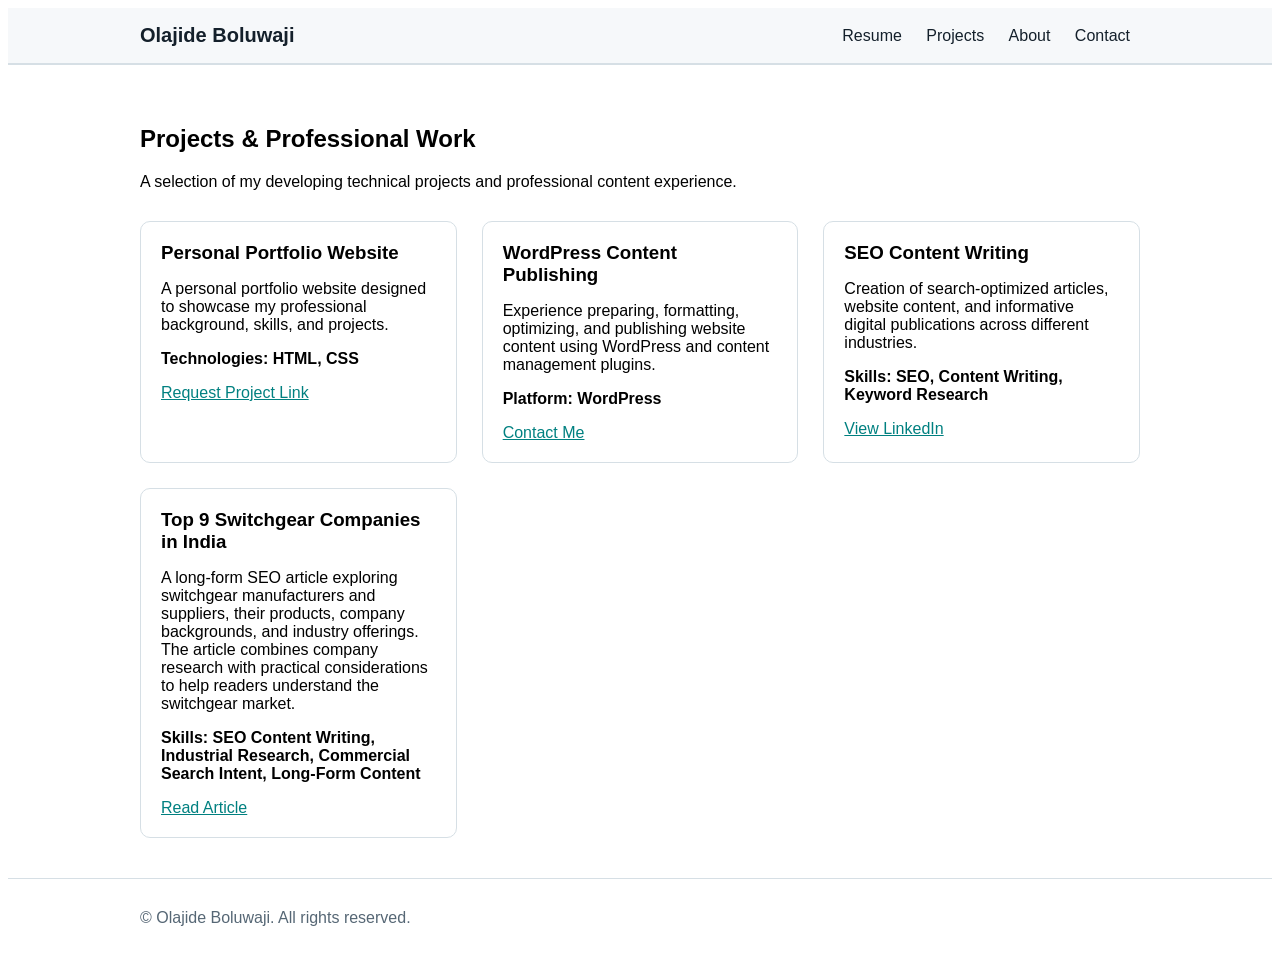
==== projects.html @ 4076ca9d "Add switchgear SEO writing portfolio project" ====
<!DOCTYPE html>
<html lang="en">
<head>
  <meta charset="UTF-8">
  <meta name="viewport" content="width=device-width, initial-scale=1.0">
  <title>My Projects | Olajide Boluwaji</title>
  <meta name="description" content="Explore Olajide Boluwaji's portfolio of website development projects, SEO content writing, and digital publishing experience.">
  <link rel="stylesheet" href="style.css">
</head>
<body>
  <div class="topbar">
    <div class="wrap">
      <a class="brand" href="index.html">Olajide Boluwaji</a>
      <div class="menu">
        <a href="resume.html">Resume</a>
        <a href="projects.html">Projects</a>
        <a href="about.html">About</a>
        <a href="contact.html">Contact</a>
      </div>
    </div>
  </div>

<section class="section" id="projects">
<div class="wrap">
  <h1>Projects & Professional Work</h1>
  <p>A selection of my developing technical projects and professional content experience.</p>

  <div class="cards">
    <div class="card">
      <h3>Personal Portfolio Website</h3>
      <p>A personal portfolio website designed to showcase my professional background, skills, and projects.</p>
      <p><b>Technologies: HTML, CSS</b></p>
      <a href="#contact">Request Project Link</a>
    </div>

    <div class="card">
      <h3>WordPress Content Publishing</h3>
      <p>Experience preparing, formatting, optimizing, and publishing website content using WordPress and content management plugins.</p>
      <p><b>Platform: WordPress</b></p>
      <a href="#contact">Contact Me</a>
    </div>

    <div class="card">
      <h3>SEO Content Writing</h3>
      <p>Creation of search-optimized articles, website content, and informative digital publications across different industries.</p>
      <p><b>Skills: SEO, Content Writing, Keyword Research</b></p>
      <a href="https://www.linkedin.com/in/boluwaji-olajide-208509345/">View LinkedIn</a>
    </div>
    <div class="card">
      <h3>Top 9 Switchgear Companies in India</h3>
      <p>A long-form SEO article exploring switchgear manufacturers and suppliers, their products, company backgrounds, and industry offerings. The article combines company research with practical considerations to help readers understand the switchgear market.</p>
      <p><b>Skills: SEO Content Writing, Industrial Research, Commercial Search Intent, Long-Form Content</b></p>
      <a href="PASTE-YOUR-ARTICLE-LINK-HERE" target="_blank" rel="noopener noreferrer">Read Article</a>
    </div>
  </div>
</div>
</section>

<section>
    <footer>
    <div class="wrap">&copy; Olajide Boluwaji. All rights reserved.</div>
  </footer>
</section>
</body>
</html>
---- style.css ----
body {
      font-family: 'Segoe UI', Tahoma, Geneva, Verdana, sans-serif;
    }
    
    .wrap {
      max-width: 1000px;
      margin: 0 auto;
      padding: 0 24px;
    }

    a {
      color: teal;
    }

    .topbar {
      position: sticky;
      top: 0;
      background: #f6f8fa;
      border-bottom: 1px solid #d6dfe5;
      padding: 16px 0;
    }

    .topbar .wrap {
      display: flex;
      justify-content: space-between;
      align-items: center;
    }

    .brand {
      text-decoration: none;
      font-size: 20px;
      font-weight: bold;
      color: #14202b;
    }

    .brand:hover {
      color: #0f6b6b
    }

    .menu a {
      text-decoration: none;
      padding: 10px;
      color: #14202b;
    }

    .menu a:hover {
      color: #0f6b6b
    }

    .hero {
      padding: 80px 0;
    }

    .hero .wrap {
      display: grid;
      grid-template-columns: 1.4fr 1fr;
      gap: 50px;
      align-items: center;
    }

    .hero h1 {
      font-size: 52px;
      line-height: 1.1;
      margin: 0 0 20px 0;
    }

    .hero p {
      color: #566775;
      margin: 0 0 30px 0;
    }

    .button {
      display: inline-block;
      text-decoration: none;
      color: white;
      border: 2px solid #0f6b6b;
      background: #0f6b6b;
      border-radius: 8px;
      padding: 12px 22px;
      font-weight: bold;
      margin-right: 10px;
    }

    .button-empty {
      background: transparent;
      color: #566775;
      border-color: #d6dfe5;
    }

    .button:hover {
      color: #14202b;
    }

    .button-empty:hover {
      color: #0f6b6b;
    }

    .badge {
      aspect-ratio: 1 / 1;
      display: grid;
      place-items: center;
    }

    img {
      border-radius: 15px;
    }

    .section {
      padding: 40px 0;
      border-top: 1px solid #d6dfe5;
    }

    .cards {
      display: grid;
      grid-template-columns: repeat(3, 1fr);
      gap: 25px;
      margin-top: 30px;
    }

    .card {
      background: white;
      border: 1px solid #d6dfe5;
      border-radius: 10px;
      padding: 20px;
    }

    .card h3 {
      margin: 0 0 8px 0;
    }

    form {
      max-width: 400px;
    }

    input, textarea {
      width: 100%;
      padding: 10px;
      margin: 6px 0 16px 0;
      border: 1px solid #d6dfe5;
      border-radius: 8px;
      font-size: 16px;
      box-sizing: border-box;             
    }
    button {
      padding: 12px 22px;
      border-radius: 8px;
      background: #0f6b6b;
      color: white;
      border: none;
      font-size: 16px;
      font-weight: bold;
      cursor: pointer;               
    }

     footer {
      border-top: 1px solid #d6dfe5;
      padding: 30px 0;
      color: #566775;
    }

    @media (max-width: 800px) {
      .hero .wrap { 
        grid-template-columns: 1fr; 
      }
      .cards { 
        grid-template-columns: 1fr; 
      }
      .hero h1 { 
        font-size: 38px; 
      }
      .badge { 
        max-width: 200px; 
      }
      .button { 
        margin-bottom: 10px;
    }
    }
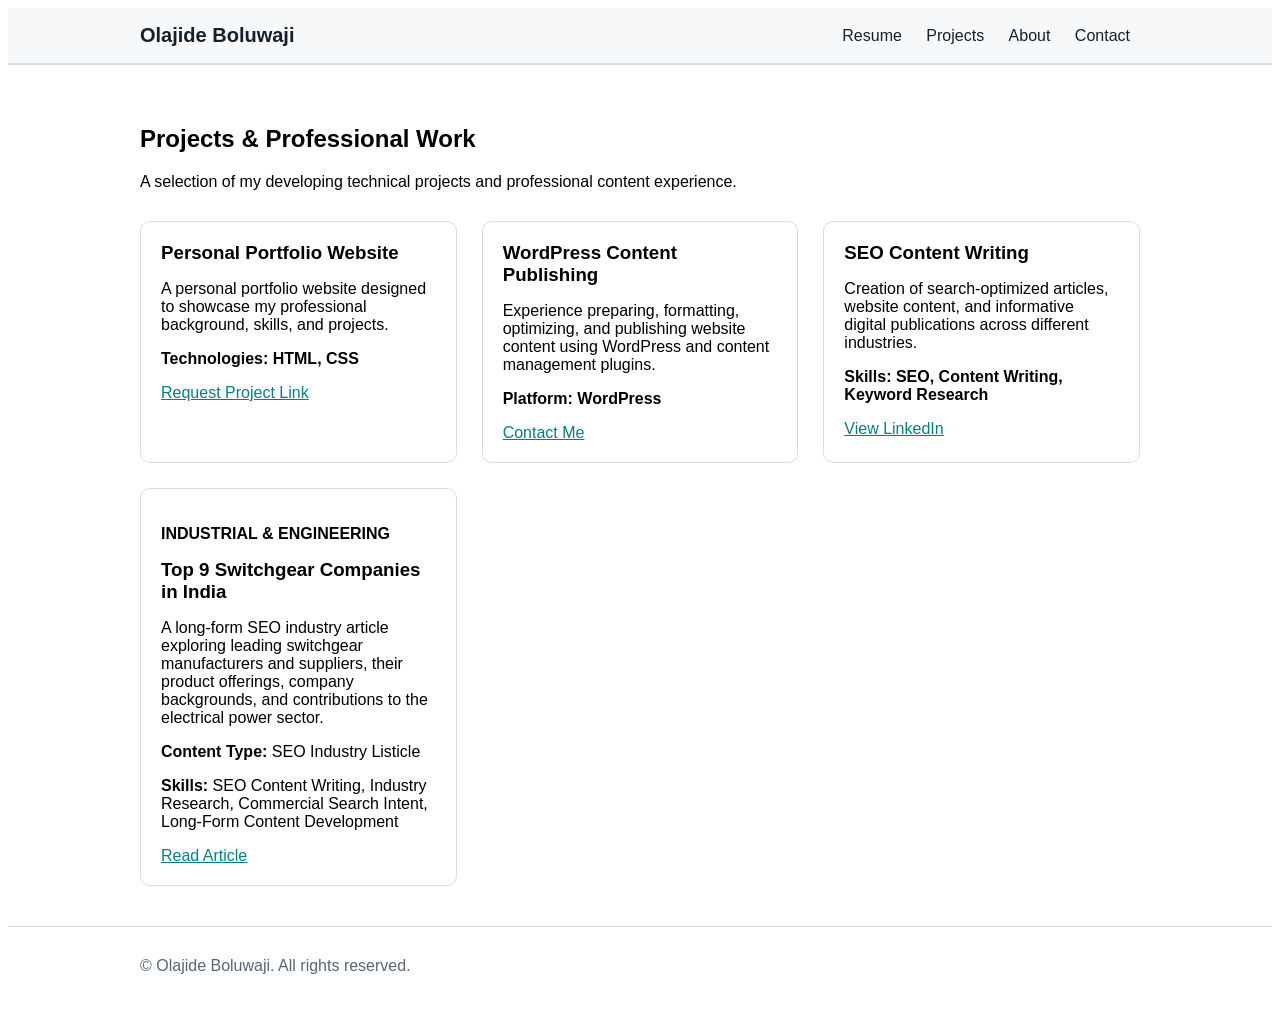
==== commit 12887b2a: "Improve SEO writing project presentation" ====
--- a/projects.html
+++ b/projects.html
@@ -47,10 +47,12 @@
       <a href="https://www.linkedin.com/in/boluwaji-olajide-208509345/">View LinkedIn</a>
     </div>
     <div class="card">
+      <p><b>INDUSTRIAL & ENGINEERING</b></p>
       <h3>Top 9 Switchgear Companies in India</h3>
-      <p>A long-form SEO article exploring switchgear manufacturers and suppliers, their products, company backgrounds, and industry offerings. The article combines company research with practical considerations to help readers understand the switchgear market.</p>
-      <p><b>Skills: SEO Content Writing, Industrial Research, Commercial Search Intent, Long-Form Content</b></p>
-      <a href="PASTE-YOUR-ARTICLE-LINK-HERE" target="_blank" rel="noopener noreferrer">Read Article</a>
+      <p>A long-form SEO industry article exploring leading switchgear manufacturers and suppliers, their product offerings, company backgrounds, and contributions to the electrical power sector.</p>
+      <p><b>Content Type:</b> SEO Industry Listicle</p>
+      <p><b>Skills:</b> SEO Content Writing, Industry Research, Commercial Search Intent, Long-Form Content Development</p>
+      <a href="https://docs.google.com/document/d/1WkYZd41u9wFelh1ZvXodTg11-vuGOklXvAnuHrQUTzw/edit?usp=sharing" target="_blank" rel="noopener noreferrer">Read Article</a>
     </div>
   </div>
 </div>
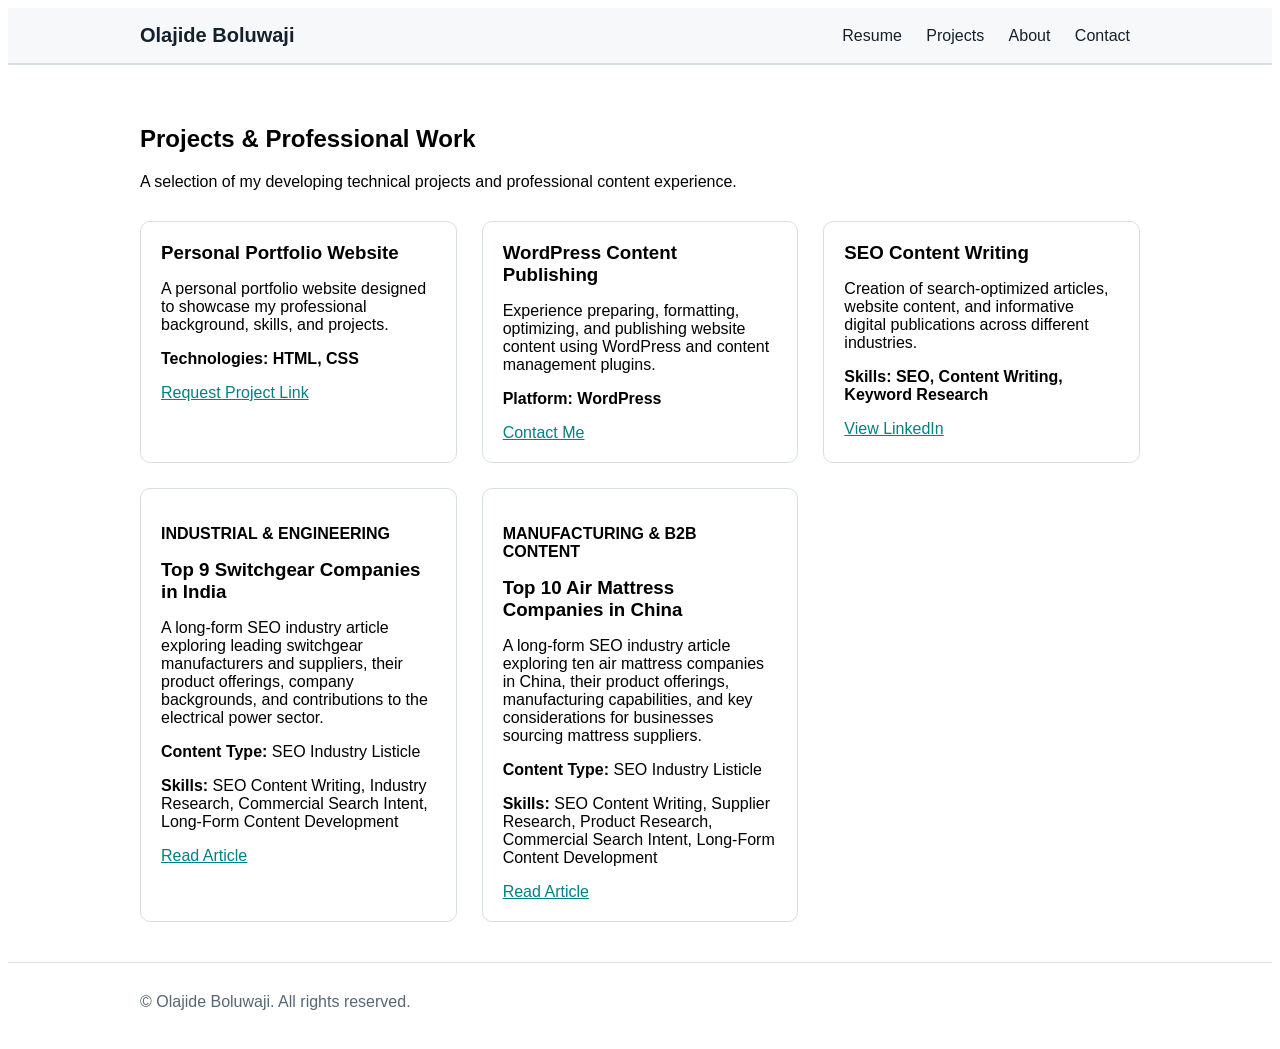
==== commit a625872b: "Add air mattress SEO writing portfolio project" ====
--- a/projects.html
+++ b/projects.html
@@ -53,6 +53,14 @@
       <p><b>Content Type:</b> SEO Industry Listicle</p>
       <p><b>Skills:</b> SEO Content Writing, Industry Research, Commercial Search Intent, Long-Form Content Development</p>
       <a href="https://docs.google.com/document/d/1WkYZd41u9wFelh1ZvXodTg11-vuGOklXvAnuHrQUTzw/edit?usp=sharing" target="_blank" rel="noopener noreferrer">Read Article</a>
+    </div>   
+    <div class="card">
+      <p><b>MANUFACTURING & B2B CONTENT</b></p>
+      <h3>Top 10 Air Mattress Companies in China</h3>
+      <p>A long-form SEO industry article exploring ten air mattress companies in China, their product offerings, manufacturing capabilities, and key considerations for businesses sourcing mattress suppliers.</p>
+      <p><b>Content Type:</b> SEO Industry Listicle</p>
+      <p><b>Skills:</b> SEO Content Writing, Supplier Research, Product Research, Commercial Search Intent, Long-Form Content Development</p>
+      <a href="https://docs.google.com/document/d/1qgmwhzKtge--fl5Pb8FS1Gp1A8CYgMOBYZqFjpybHnk/edit?usp=sharing" target="_blank" rel="noopener noreferrer">Read Article</a>
     </div>
   </div>
 </div>
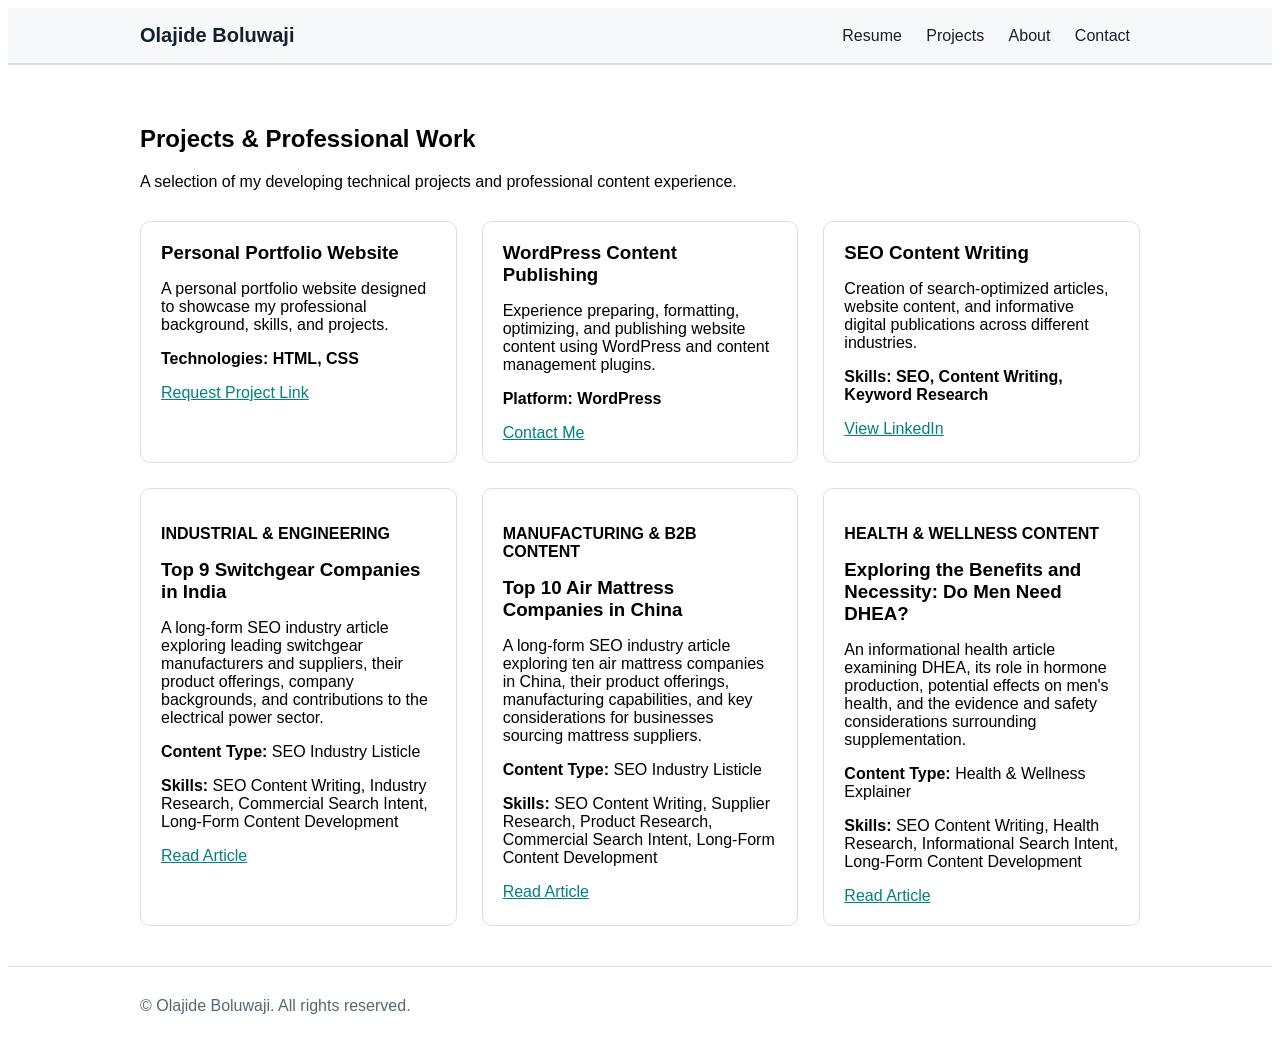
==== commit 0a0c96e9: "Add DHEA SEO writing portfolio project" ====
--- a/projects.html
+++ b/projects.html
@@ -62,6 +62,14 @@
       <p><b>Skills:</b> SEO Content Writing, Supplier Research, Product Research, Commercial Search Intent, Long-Form Content Development</p>
       <a href="https://docs.google.com/document/d/1qgmwhzKtge--fl5Pb8FS1Gp1A8CYgMOBYZqFjpybHnk/edit?usp=sharing" target="_blank" rel="noopener noreferrer">Read Article</a>
     </div>
+    <div class="card">
+      <p><b>HEALTH & WELLNESS CONTENT</b></p>
+      <h3>Exploring the Benefits and Necessity: Do Men Need DHEA?</h3>
+      <p>An informational health article examining DHEA, its role in hormone production, potential effects on men's health, and the evidence and safety considerations surrounding supplementation.</p>
+      <p><b>Content Type:</b> Health & Wellness Explainer</p>
+      <p><b>Skills:</b> SEO Content Writing, Health Research, Informational Search Intent, Long-Form Content Development</p>
+      <a href="https://docs.google.com/document/d/1IbdG8yUzVLbWp7_z-J-pSv3x_1mdKa1wmQx86yNjj-4/edit?usp=sharing" target="_blank" rel="noopener noreferrer">Read Article</a>
+    </div>
   </div>
 </div>
 </section>
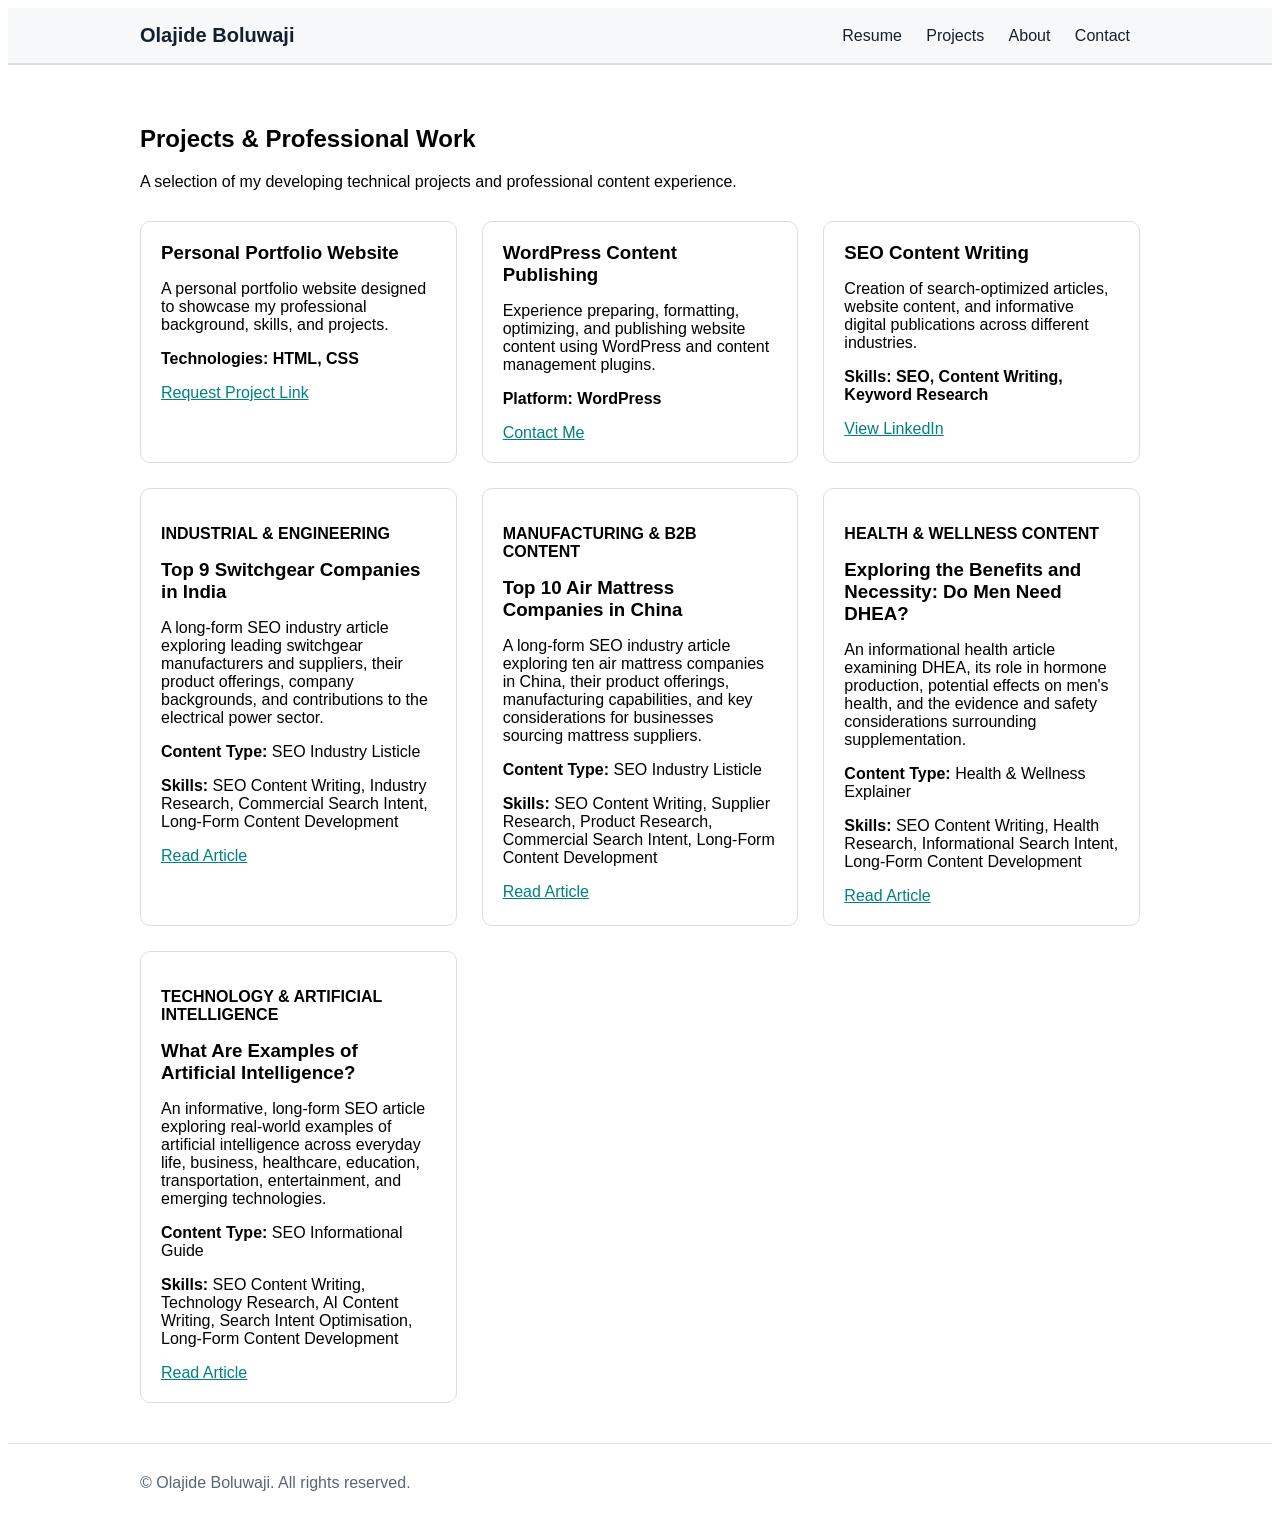
==== commit 29f347aa: "Add artificial intelligence SEO writing portfolio project" ====
--- a/projects.html
+++ b/projects.html
@@ -70,6 +70,14 @@
       <p><b>Skills:</b> SEO Content Writing, Health Research, Informational Search Intent, Long-Form Content Development</p>
       <a href="https://docs.google.com/document/d/1IbdG8yUzVLbWp7_z-J-pSv3x_1mdKa1wmQx86yNjj-4/edit?usp=sharing" target="_blank" rel="noopener noreferrer">Read Article</a>
     </div>
+    <div class="card">
+      <p><b>TECHNOLOGY & ARTIFICIAL INTELLIGENCE</b></p>
+      <h3>What Are Examples of Artificial Intelligence?</h3>
+      <p>An informative, long-form SEO article exploring real-world examples of artificial intelligence across everyday life, business, healthcare, education, transportation, entertainment, and emerging technologies.</p>
+      <p><b>Content Type:</b> SEO Informational Guide</p>
+      <p><b>Skills:</b> SEO Content Writing, Technology Research, AI Content Writing, Search Intent Optimisation, Long-Form Content Development</p>
+      <a href="https://docs.google.com/document/d/1o2Gj0HjTnXpwA1GjlgthEkdlJC_bLdoVjYAegRRn-Zs/edit?usp=sharing" target="_blank" rel="noopener noreferrer">Read Article</a>
+    </div>
   </div>
 </div>
 </section>
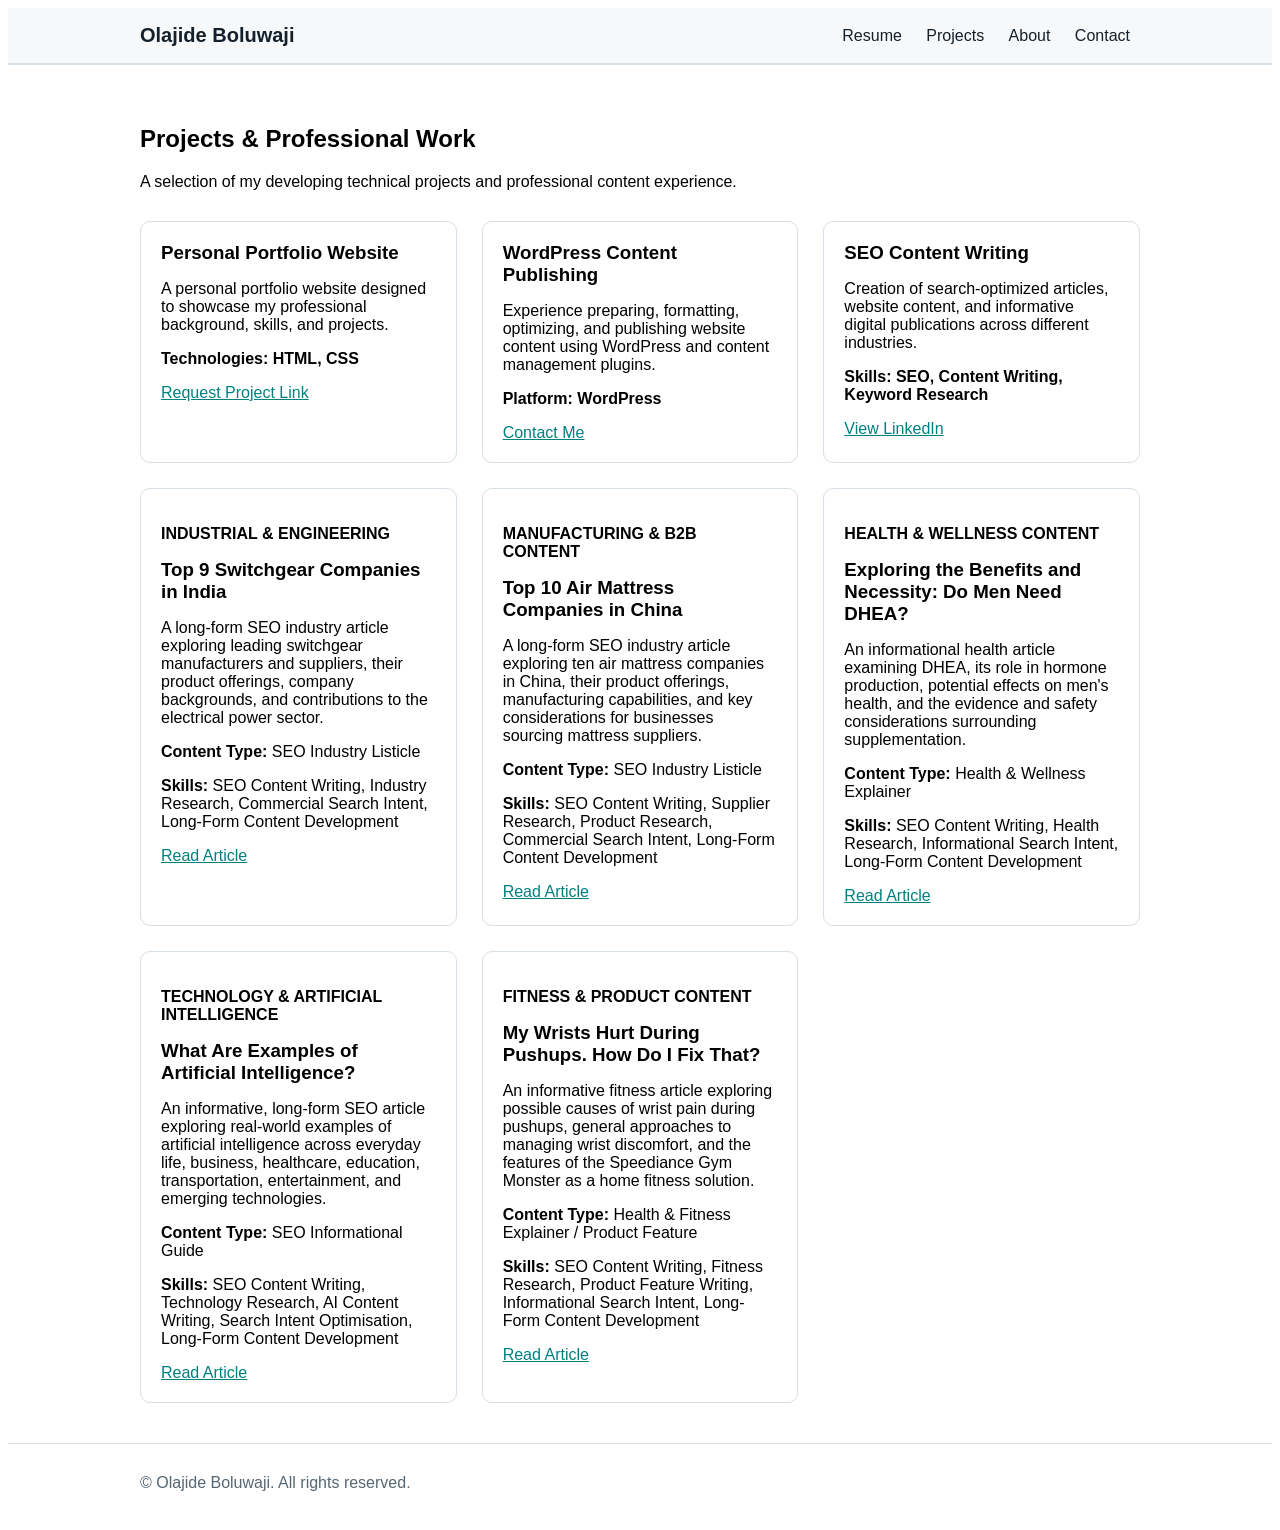
==== commit 9a31a534: "Add My Wrists Hurt portfolio project" ====
--- a/projects.html
+++ b/projects.html
@@ -78,6 +78,14 @@
       <p><b>Skills:</b> SEO Content Writing, Technology Research, AI Content Writing, Search Intent Optimisation, Long-Form Content Development</p>
       <a href="https://docs.google.com/document/d/1o2Gj0HjTnXpwA1GjlgthEkdlJC_bLdoVjYAegRRn-Zs/edit?usp=sharing" target="_blank" rel="noopener noreferrer">Read Article</a>
     </div>
+    <div class="card">
+      <p><b>FITNESS & PRODUCT CONTENT</b></p>
+      <h3>My Wrists Hurt During Pushups. How Do I Fix That?</h3>
+      <p>An informative fitness article exploring possible causes of wrist pain during pushups, general approaches to managing wrist discomfort, and the features of the Speediance Gym Monster as a home fitness solution.</p>
+      <p><b>Content Type:</b> Health & Fitness Explainer / Product Feature</p>
+      <p><b>Skills:</b> SEO Content Writing, Fitness Research, Product Feature Writing, Informational Search Intent, Long-Form Content Development</p>
+      <a href="https://docs.google.com/document/d/1WbqrhmfreV7mj49OU36oMGxLmFlXTJWZodwAFZqvxCM/edit?usp=sharing" target="_blank" rel="noopener noreferrer">Read Article</a>
+    </div>
   </div>
 </div>
 </section>
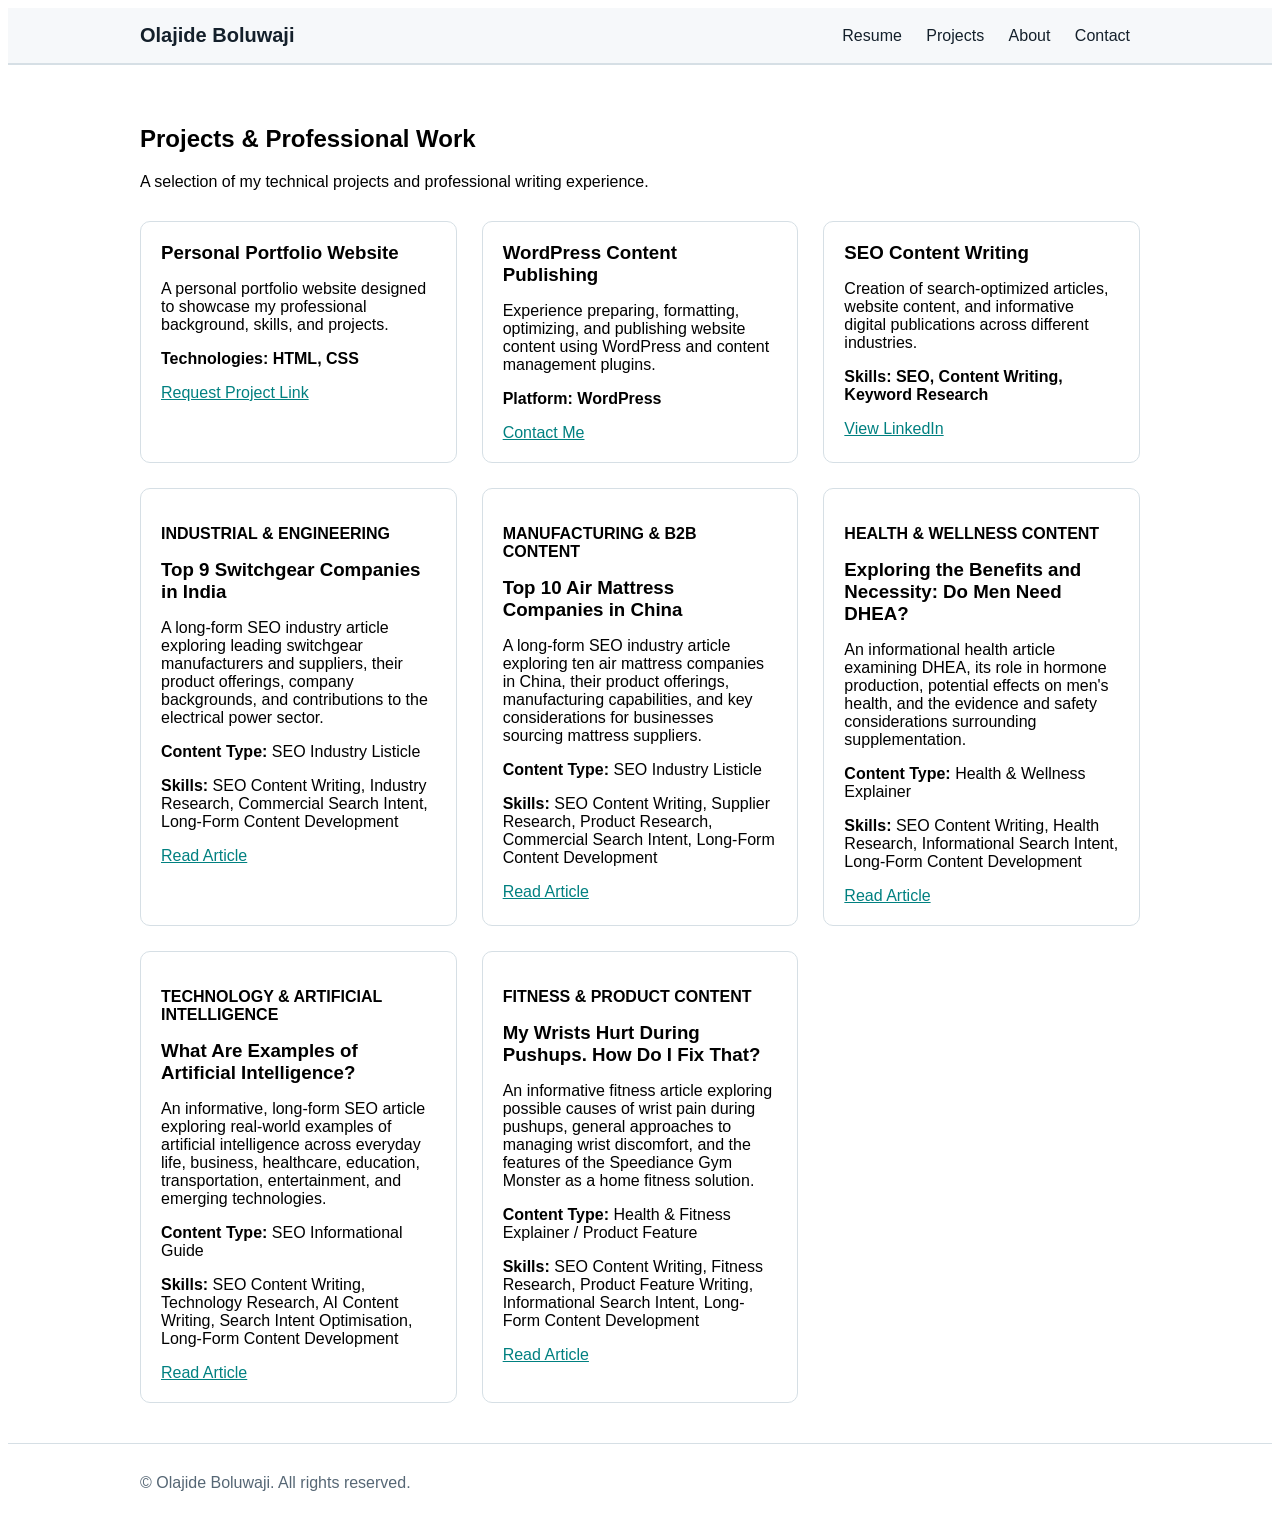
==== commit 58740775: "Update projects.html" ====
--- a/projects.html
+++ b/projects.html
@@ -23,7 +23,7 @@
 <section class="section" id="projects">
 <div class="wrap">
   <h1>Projects & Professional Work</h1>
-  <p>A selection of my developing technical projects and professional content experience.</p>
+  <p>A selection of my technical projects and professional writing experience.</p>
 
   <div class="cards">
     <div class="card">
